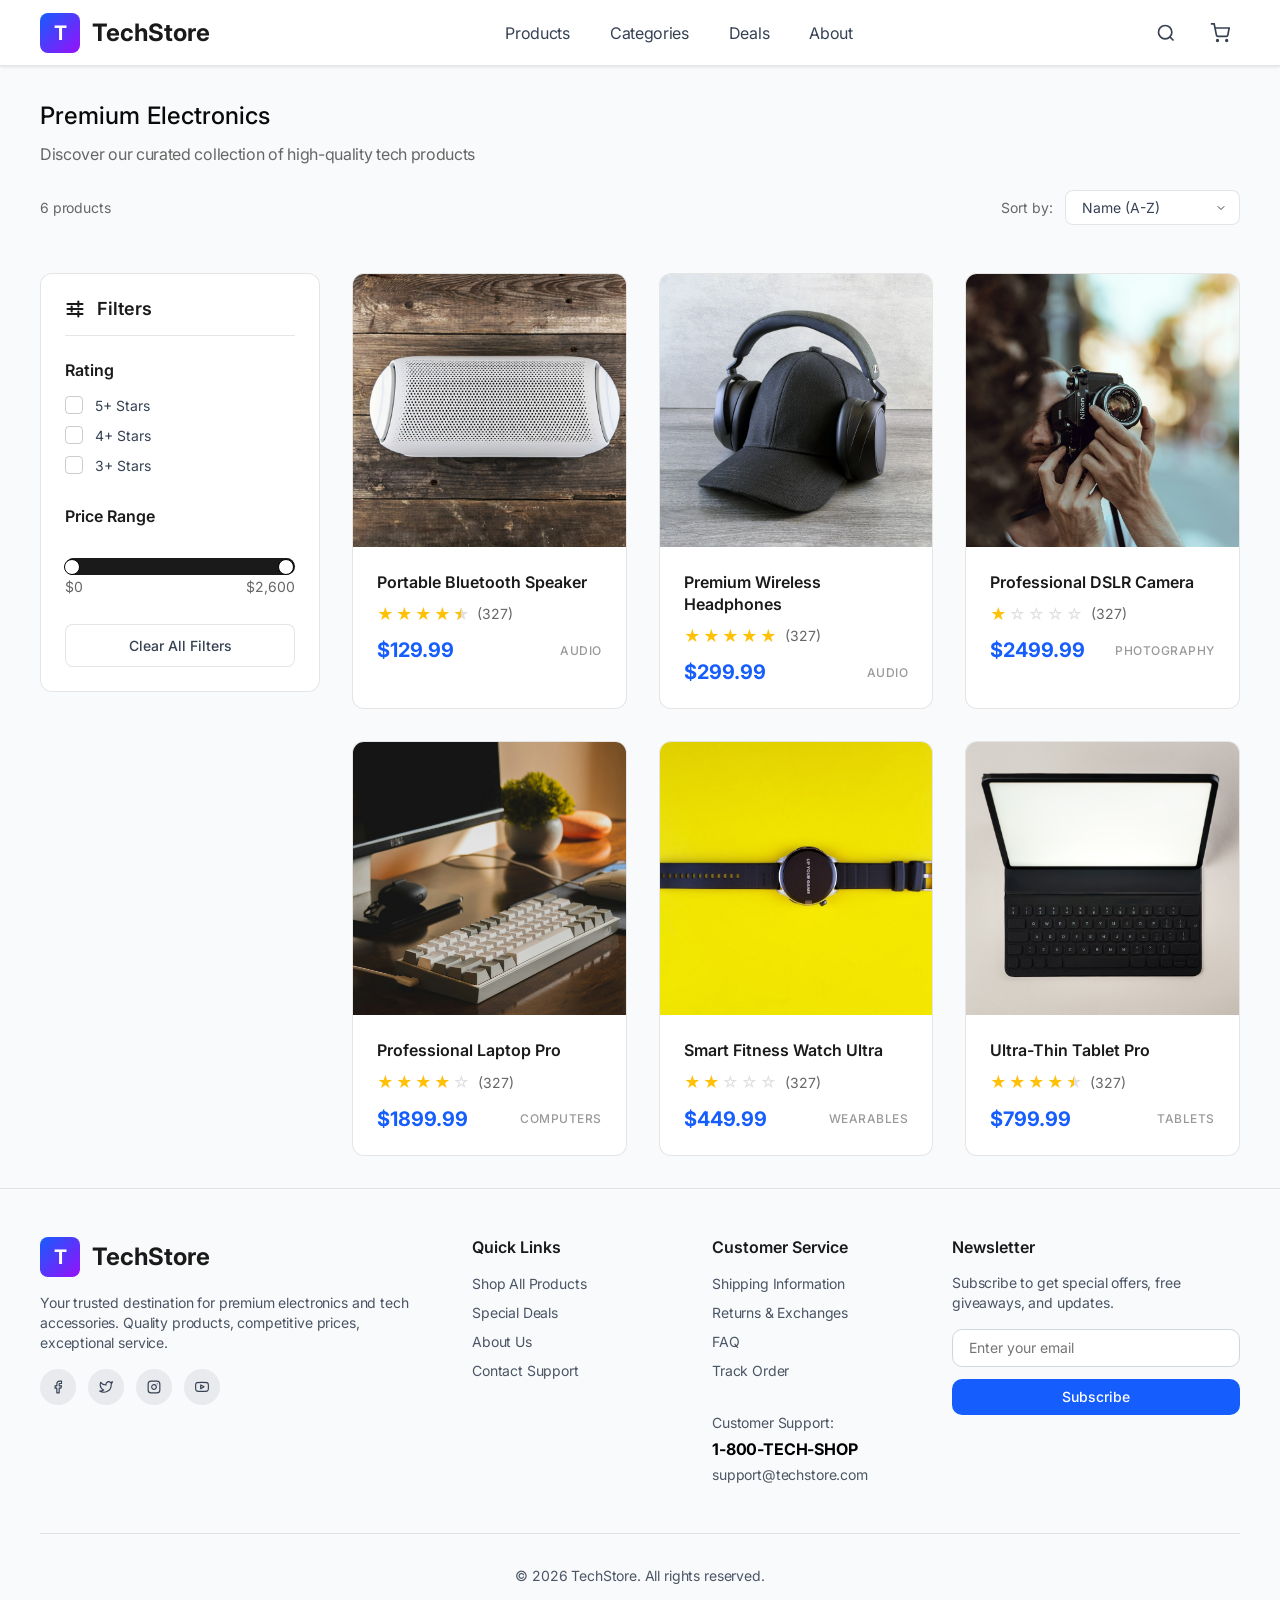
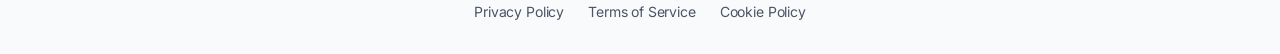
==== index.html @ 4533b70d "вынес index.html в корень проекта" ====
<!DOCTYPE html>
<html lang="ru">
<head>
    <meta charset="UTF-8">
    <meta name="viewport" content="width=device-width, initial-scale=1.0">
    <meta name="description" content="Premium Electronics - Discover our curated collection of high-quality tech products">
    <title>Catalog - TechStore</title>
    
    <link rel="preconnect" href="https://fonts.googleapis.com">
    <link rel="preconnect" href="https://fonts.gstatic.com" crossorigin>
    <link href="https://fonts.googleapis.com/css2?family=Inter:wght@400;500;600;700&display=swap" rel="stylesheet">
    
    <link rel="stylesheet" href="css/header.css">
    <link rel="stylesheet" href="css/catalog.css">
    <link rel="stylesheet" href="css/footer.css">
</head>
<body>
    <script src="../js/header.js"></script>
    
    <main class="catalog-page">
        <div class="container">
            <div class="page-header">
                <h1 class="page-title">Premium Electronics</h1>
                <p class="page-subtitle">Discover our curated collection of high-quality tech products</p>
            </div>

            <div class="catalog-info">
               <button class="mobile-filters-btn" id="mobileFiltersBtn">
                    <svg width="20" height="20" viewBox="0 0 24 24" fill="none" stroke="currentColor" stroke-width="2.5" stroke-linecap="round" stroke-linejoin="round">
                        
                        <line x1="3" y1="6" x2="21" y2="6"></line>
                        <line x1="16" y1="3" x2="16" y2="9"></line>
                        
                        <line x1="3" y1="12" x2="21" y2="12"></line>
                        <line x1="8" y1="9" x2="8" y2="15"></line>
                        
                        <line x1="3" y1="18" x2="21" y2="18"></line>
                        <line x1="16" y1="15" x2="16" y2="21"></line>
                    </svg>
                    <span>Filters</span>
                </button>
                <span class="products-count">6 products</span>
                <div class="sort-wrapper">
                    <label for="sort" class="sort-label">Sort by:</label>
                    <select id="sort" class="sort-select">
                        <option value="name-asc">Name (A-Z)</option>
                        <option value="price-asc">Price (Low to High)</option>
                        <option value="price-desc">Price (High to Low)</option>
                    </select>
                </div>
            </div>
                        
            <div class="catalog-content">
               
                <aside class="filters-sidebar" id="filtersSidebar">
                    <div class="filters-header">
                        <svg width="20" height="20" viewBox="0 0 24 24" fill="none" stroke="currentColor" stroke-width="2.5" stroke-linecap="round" stroke-linejoin="round">
                            <line x1="3" y1="6" x2="21" y2="6"></line>
                            <line x1="16" y1="3" x2="16" y2="9"></line>
                            
                            <line x1="3" y1="12" x2="21" y2="12"></line>
                            <line x1="8" y1="9" x2="8" y2="15"></line>
                            
                            <line x1="3" y1="18" x2="21" y2="18"></line>
                            <line x1="16" y1="15" x2="16" y2="21"></line>
                        </svg>
                        <span>Filters</span>
                        
                        <button class="filters-close-btn" id="filtersCloseBtn" aria-label="Close filters">
                            <svg width="24" height="24" viewBox="0 0 24 24" fill="none" stroke="currentColor" stroke-width="2">
                                <line x1="18" y1="6" x2="6" y2="18"></line>
                                <line x1="6" y1="6" x2="18" y2="18"></line>
                            </svg>
                        </button>
                    </div>
                    
                    <div class="filter-section">
                        <h3 class="filter-title">Rating</h3>
                        <div class="filter-options">
                            <label class="filter-option">
                                <input type="checkbox" name="rating" value="5">
                                <span class="checkmark"></span>
                                <span class="option-text">5+ Stars</span>
                            </label>
                            <label class="filter-option">
                                <input type="checkbox" name="rating" value="4">
                                <span class="checkmark"></span>
                                <span class="option-text">4+ Stars</span>
                            </label>
                            <label class="filter-option">
                                <input type="checkbox" name="rating" value="3">
                                <span class="checkmark"></span>
                                <span class="option-text">3+ Stars</span>
                            </label>
                        </div>
                    </div>
                    
                    <div class="filter-section">
                        <h3 class="filter-title">Price Range</h3>
                        <div class="slider-group">
                            <div class="slider-container">
                                <div class="slider-track"></div>
                                <div class="slider-range" id="sliderRange"></div>
                                <input type="range" min="0" max="2600" value="0" step="10" id="minPrice">
                                <input type="range" min="0" max="2600" value="2600" step="10" id="maxPrice">
                                <div class="price-labels">
                                    <span id="minValue">$0</span>
                                    <span id="maxValue">$2600</span>
                                </div>
                            </div>
                        </div>
                    </div>
                    
                    <button class="clear-filters-btn">Clear All Filters</button>
                </aside>
                
               
                <div class="products-grid" id="products-grid"></div>
            </div>
        </div>
    </main>
    
   
    <div class="filters-overlay" id="filtersOverlay"></div>
    
    
    <script src="../js/footer.js"></script>
    <script src="../js/filter/price-slider.js"></script>
    <script src="../js/filter/toggle.js"></script>
    <script src="../js/catalog/catalog.js"></script>
</body>
</html>
---- css/header.css ----
* {
    margin: 0;
    padding: 0;
    box-sizing: border-box;
}

body {
    font-family: 'Inter', -apple-system, BlinkMacSystemFont, 'Segoe UI', Roboto, sans-serif;
    -webkit-font-smoothing: antialiased;
    -moz-osx-font-smoothing: grayscale;
    text-rendering: optimizeLegibility;
}

.header {
    width: 100%;
    background: #FFFFFF;
    border-bottom: 1px solid rgba(0, 0, 0, 0.1);
    box-shadow: 0px 1px 3px 0px rgba(0, 0, 0, 0.1);
    position: sticky;
    top: 0;
    z-index: 100;
}

.container {
    max-width: 1440px;
    margin: 0 auto;
    padding: 0 126.5px;
}

.header-wrapper {
    display: flex;
    align-items: center;
    justify-content: space-between;
    height: 65px;
}

.logo {
    display: flex;
    align-items: center;
    gap: 0.75rem;
    text-decoration: none;
    color: #1a1a1a;
}

.logo-icon {
    width: 40px;
    height: 40px;
    background: linear-gradient(135deg, #155DFC 0%, #9810FA 100%);
    border-radius: 8px;
    display: flex;
    align-items: center;
    justify-content: center;
    flex-shrink: 0;
}

.logo-icon span {
    color: white;
    font-weight: 700;
    font-size: 1.25rem;
}

.logo-text {
    font-size: 1.5rem;
    font-weight: 700;
    white-space: nowrap;
}

.nav-list {
    display: flex;
    list-style: none;
    gap: 2.5rem;
}

.nav-link {
    font-family: 'Inter', sans-serif;
    font-size: 16px;
    font-weight: 400;
    line-height: 24px;
    letter-spacing: -0.31px;
    color: #364153;
    text-decoration: none;
    transition: color 0.3s ease;
}

.nav-link:hover {
    color: #155DFC;
}

.header-actions {
    display: flex;
    align-items: center;
    gap: 1rem;
}

.icon-btn {
    background: none;
    border: none;
    cursor: pointer;
    padding: 0.5rem;
    color: #364153;
    transition: color 0.3s ease;
    border-radius: 50%;
    transition: background-color 0.2s ease;
    display: inline-flex;
    align-items: center;
    justify-content: center;
    position: relative;
}

.icon-btn:hover {
    background-color: #f3f4f6;
}

.icon-btn svg {
    width: 20px;
    height: 20px;
}

.cart-btn {
    position: relative;
    display: inline-flex;
    align-items: center;
    justify-content: center;
    width: 40px;
    height: 40px;
}

.cart-badge {
    position: absolute;
    right: 0;
    top: 0;
    display: none;
    align-items: center !important;
    justify-content: center !important;
    min-width: 20px;
    height: 20px;
    padding: 0 4px;
    background: #155DFC;
    color: #fff;
    font-size: 11px;
    font-weight: 600;
    border-radius: 9999px;
    line-height: 1;
    pointer-events: none;
    z-index: 1;
    transform: translate(25%, -25%);
    box-sizing: border-box;
    text-align: center;
    vertical-align: middle;
    padding: 0;
    min-width: 20px;
    width: 20px;
    height: 20px;
    line-height: 20px;
}

.mobile-badge {
    position: static;
    margin-left: 6px;
    min-width: 18px;
    height: 18px;
    font-size: 10px;
    padding: 0 4px;
    vertical-align: middle;
    display: none;
}

.cart-link {
    text-decoration: none;
    color: inherit;
    display: inline-block;
}

.burger-btn {
    display: none;
    flex-direction: column;
    gap: 5px;
    background: none;
    border: none;
    cursor: pointer;
    padding: 0.5rem;
}

.burger-btn span {
    width: 24px;
    height: 2px;
    background: #364153;
    border-radius: 2px;
    transition: all 0.3s ease;
}

.mobile-menu {
    display: none;
    width: 100%;
    background: #fff;
    border-top: 1px solid rgba(0, 0, 0, 0.1);
    padding: 1rem 0;
}

.mobile-menu.active {
    display: block;
}

.mobile-nav-list {
    list-style: none;
    display: flex;
    flex-direction: column;
}

.mobile-nav-item {
    border-bottom: 1px solid rgba(0, 0, 0, 0.05);
}

.mobile-nav-link {
    font-family: 'Inter', sans-serif;
    font-size: 16px;
    font-weight: 400;
    color: #364153;
    text-decoration: none;
    padding: 1rem 1.5rem;
    display: block;
    transition: color 0.3s ease;
}

.mobile-nav-link:hover {
    color: #155DFC;
}

body.menu-open {
    overflow: hidden;
}

@media (min-width: 1440px) {
    .container {
        padding: 0 60px;
    }
}


@media (max-width: 1024px) {
    .container {
        padding: 0 40px;
    }
    
    .nav-list {
        gap: 1.5rem;
    }
    
    .nav-link {
        font-size: 15px;
    }
    
    .logo-text {
        font-size: 1.35rem;
    }
}

@media (max-width: 768px) {
    .container {
        padding: 0 20px;
    }
    
    .nav {
        display: none;
    }
    
    .burger-btn {
        display: flex;
    }
    
    .mobile-menu {
        display: none;
    }
    
    .mobile-menu.active {
        display: block;
    }
    
    .logo-text {
        font-size: 1.25rem;
    }
    
    .logo-icon {
        width: 36px;
        height: 36px;
    }
    
    .logo-icon span {
        font-size: 1.1rem;
    }
    
    .header-actions {
        gap: 0.5rem;
    }
    
    .icon-btn svg {
        width: 20px;
        height: 20px;
    }
}

@media (max-width: 375px) {
    .container {
        padding: 0 15px;
    }
    
    .logo-text {
        display: none;
    }
    
    .logo-icon {
        width: 32px;
        height: 32px;
    }
    
    .logo-icon span {
        font-size: 1rem;
    }
    
    .icon-btn svg {
        width: 18px;
        height: 18px;
    }
    
    .mobile-nav-link {
        font-size: 15px;
        padding: 0.875rem 1rem;
    }
}
---- css/catalog.css ----
.catalog-page {
    min-height: 100vh;
    padding: 2rem 0;
    background: #F9FAFB;
}

.container {
    max-width: 1620px;
    margin: 0 auto;
    padding: 0 50%; 
}

.page-header {
    margin-bottom: 1.5rem;
}

.page-title {
    font-family: 'Inter', sans-serif;
    font-weight: 500;
    font-size: 24px;
    line-height: 36px;
    letter-spacing: 0.07px;
    color: #0A0A0A;
    margin: 0 0 0.5rem 0;
    -webkit-font-smoothing: antialiased;
    -moz-osx-font-smoothing: grayscale;
}

.page-subtitle {
    font-family: 'Inter', sans-serif;
    font-weight: 400;
    font-size: 16px;
    line-height: 24px;
    letter-spacing: -0.31px;
    color: #666;
    margin: 0;
}


.catalog-info {
    display: flex;
    justify-content: space-between;
    align-items: center;
    padding-bottom: 1rem;
    margin-bottom: 2rem;
    
}

.products-count {
    font-family: 'Inter', sans-serif;
    font-weight: 400;
    font-size: 14px;
    line-height: 20px;
    letter-spacing: -0.15px;
    color: #666;
}

.sort-wrapper {
    display: flex;
    align-items: center;
    gap: 0.75rem;
}

.sort-label {
    font-family: 'Inter', sans-serif;
    font-size: 14px;
    color: #666;
}

.sort-select {
    font-family: 'Inter', sans-serif;
    font-size: 14px;
    padding: 0.5rem 2rem 0.5rem 1rem;
    border: 1px solid rgba(0, 0, 0, 0.1);
    border-radius: 8px;
    background: #fff;
    color: #364153;
    cursor: pointer;
    outline: none;
    transition: border-color 0.3s ease;
    appearance: none;
    background-image: url("data:image/svg+xml,%3Csvg xmlns='http://www.w3.org/2000/svg' width='12' height='12' viewBox='0 0 24 24' fill='none' stroke='%23364153' stroke-width='2' stroke-linecap='round' stroke-linejoin='round'%3E%3Cpolyline points='6 9 12 15 18 9'%3E%3C/polyline%3E%3C/svg%3E");
    background-repeat: no-repeat;
    background-position: right 0.75rem center;
}

.sort-select:hover,
.sort-select:focus {
    border-color: #155DFC;
}


.catalog-content {
    display: grid;
    grid-template-columns: 280px 1fr; 
    gap: 2rem;
    align-items: start;
    position: relative;
}


.filters-sidebar {
    background: #fff;
    border: 1px solid rgba(0, 0, 0, 0.1);
    border-radius: 12px;
    padding: 1.5rem;
    height: fit-content;
    position: sticky;
    top: 80px;
    align-self: start;
    overflow: visible;
    z-index: 10;
}

.filters-header {
    display: flex;
    align-items: center;
    gap: 0.75rem;
    margin-bottom: 1.5rem;
    padding-bottom: 1rem;
    border-bottom: 1px solid rgba(0, 0, 0, 0.1);
}

.filters-header svg {
    color: #1a1a1a;
}

.filters-header span {
    font-family: 'Inter', sans-serif;
    font-size: 18px;
    font-weight: 600;
    color: #1a1a1a;
}


.filters-close-btn {
    display: none;
    margin-left: auto;
    background: none;
    border: none;
    cursor: pointer;
    padding: 0.5rem;
    color: #666;
    transition: color 0.3s ease;
}

.filters-close-btn:hover {
    color: #1a1a1a;
}


.filter-section {
    margin-bottom: 2rem;
}

.filter-title {
    font-family: 'Inter', sans-serif;
    font-size: 16px;
    font-weight: 600;
    color: #1a1a1a;
    margin: 0 0 1rem 0;
}

.filter-options {
    display: flex;
    flex-direction: column;
    gap: 0.75rem;
}

.filter-option {
    display: flex;
    align-items: center;
    gap: 0.75rem;
    cursor: pointer;
}

.filter-option input[type="checkbox"] {
    display: none;
}

.checkmark {
    position: relative;
    width: 18px;
    height: 18px;
    border: 1px solid rgba(0, 0, 0, 0.2);
    border-radius: 4px;
    flex-shrink: 0;
    transition: all 0.3s ease;
}

.filter-option input[type="checkbox"]:checked + .checkmark {
    background: #000000;
    border-color: #00000000;
}

.filter-option input[type="checkbox"]:checked + .checkmark::after {
    content: '';
    position: absolute;
    left: 5px;
    top: 2px;
    width: 4px;
    height: 8px;
    border: solid white;
    border-width: 0 2px 2px 0;
    transform: rotate(45deg);
}

.option-text {
    font-family: 'Inter', sans-serif;
    font-size: 14px;
    color: #364153;
}

.clear-filters-btn {
    width: 100%;
    padding: 0.75rem 1rem;
    border: 1px solid rgba(0, 0, 0, 0.1);
    border-radius: 8px;
    background: #fff;
    font-family: 'Inter', sans-serif;
    font-size: 14px;
    font-weight: 500;
    color: #364153;
    cursor: pointer;
    transition: all 0.3s ease;
}

.clear-filters-btn:hover {
    background: #F9FAFB;
    border-color: rgba(0, 0, 0, 0.2);
}


.slider-group {
    width: 100%;
}

.slider-container {
    position: relative;
    width: 100%;
    height: 50px;
}

.slider-track {
    position: absolute;
    width: 100%;
    height: 17px;
    background: #cccccc;
    border-radius: 10px;
    top: 16px;
    z-index: 1;
}

.slider-range {
    position: absolute;
    height: 17px;
    background: #1a1a1a;
    border-radius: 10px;
    top: 16px;
    z-index: 2;
    transition: none;
}

.slider-container input {
    position: absolute;
    width: 100%;
    pointer-events: none;
    appearance: none;
    background: none;
    top: 0;
    left: -1px;
    height: 50px;
    z-index: 3;
}

.slider-container input::-webkit-slider-thumb {
    pointer-events: auto;
    appearance: none;
    width: 16px;
    height: 16px;
    background: white;
    border-radius: 50%;
    border: 1px solid black;
    cursor: pointer;
    transition: none;
}

.slider-container input::-webkit-slider-thumb:hover {
    background: white;
    box-shadow: 0 0 0 6px rgba(35, 35, 35, 0.14);
}

.slider-container input::-moz-range-thumb {
    pointer-events: auto;
    appearance: none;
    width: 16px;
    height: 16px;
    background: white;
    border-radius: 50%;
    border: 1px solid black;
    cursor: pointer;
    transition: none;
}

.price-labels {
    position: absolute;
    top: 36px;
    left: 0;
    width: 100%;
    display: flex;
    justify-content: space-between;
    font-family: 'Inter', sans-serif;
    font-size: 14px;
    color: #666;
}


.mobile-filters-btn {
    display: none; 
    align-items: center;
    gap: 0.5rem;
    padding: 0.75rem 1.25rem;
    background: #fff;
    border: 1px solid rgba(0, 0, 0, 0.1);
    border-radius: 8px;
    font-family: 'Inter', sans-serif;
    font-size: 14px;
    font-weight: 500;
    color: #364153;
    cursor: pointer;
    transition: all 0.3s ease;
    width: fit-content;
}

.mobile-filters-btn:hover {
    background: #F9FAFB;
}

.filters-overlay {
    position: fixed;
    top: 0;
    left: 0;
    width: 100%;
    height: 100%;
    background: rgba(0, 0, 0, 0.5);
    z-index: 999;
    opacity: 0;
    visibility: hidden;
    transition: all 0.3s ease;
}

.filters-overlay.active {
    opacity: 1;
    visibility: visible;
}


.products-grid {
    display: grid;
    grid-template-columns: repeat(3, 1fr); 
    gap: 2rem;
}

.product-card {
    background: #fff;
    border: 1px solid rgba(0, 0, 0, 0.1);
    border-radius: 12px;
    overflow: hidden; 
    transition: box-shadow 0.3s ease; 
    cursor: pointer;
    min-width: 0;
    width: 100%;
}

.product-card:hover {
    box-shadow: 0 8px 24px rgba(0, 0, 0, 0.12);
}

.product-image-wrapper {
    position: relative;
    width: 100%;
    padding-top: 100%;
    overflow: hidden; 
    background: #f5f5f5;
}


.product-image {
    position: absolute;
    top: 0;
    left: 0;
    width: 100%;
    height: 100%;
    object-fit: cover;
    transition: transform 0.5s ease; 
}


.product-card:hover .product-image {
    transform: scale(1.1); 
}

.product-badge {
    position: absolute;
    top: 12px;
    left: 12px;
    background: #155DFC;
    color: #fff;
    padding: 4px 12px;
    border-radius: 6px;
    font-size: 12px;
    font-weight: 500;
    font-family: 'Inter', sans-serif;
}

.product-info {
    padding: 1.5rem;
}

.product-title {
    font-family: 'Inter', sans-serif;
    font-size: 16px;
    font-weight: 600;
    color: #1a1a1a;
    margin: 0 0 0.75rem 0;
    line-height: 1.4;
}

.product-rating {
    display: flex;
    align-items: center;
    gap: 0.5rem;
    margin-bottom: 1rem;
}

.stars-wrapper {
    display: inline-flex;
    align-items: center;
    gap: 2px;
}

.star {
    position: relative;
    display: inline-block;
    font-size: 16px;
    line-height: 1;
}

.star.full { color: #FFC107; }
.star.empty { color: #E0E0E0; }

.star.half {
    width: 16px;
    height: 16px;
    overflow: hidden;
}

.star.half .star-empty {
    position: absolute;
    color: #E0E0E0;
    z-index: 1;
}

.star.half .star-fill {
    position: absolute;
    color: #FFC107;
    width: 50%;
    overflow: hidden;
    z-index: 2;
}

.rating-count {
    font-family: 'Inter', sans-serif;
    font-size: 14px;
    color: #666;
}

.product-footer {
    display: flex;
    justify-content: space-between;
    align-items: center;
}

.product-price {
    font-family: 'Inter', sans-serif;
    font-size: 20px;
    font-weight: 700;
    color: #155DFC;
}

.product-category {
    font-family: 'Inter', sans-serif;
    font-size: 12px;
    font-weight: 500;
    color: #999;
    text-transform: uppercase;
    letter-spacing: 0.5px;
}




@media (min-width: 1440px) {
    .container {
        padding: 0 60px;
    }
}

@media (max-width: 1439px) {
    .container {
        padding: 0 40px;
    }
}


@media (max-width: 1024px) {
    .catalog-info {
        flex-wrap: wrap;
        gap: 1rem;
    }
    
    
    .mobile-filters-btn {
        display: flex;
    }
    
    
    .filters-close-btn {
        display: none;
    }
    
    
    .filters-sidebar {
        position: fixed;
        top: 0;
        left: -100%;
        width: 320px;
        max-width: 90%;
        height: 100vh;
        z-index: 1000;
        overflow-y: auto;
        transition: left 0.3s ease;
        box-shadow: 2px 0 20px rgba(0, 0, 0, 0.15);
        background: #fff;
        padding-top: 1rem;
    }
    
    .filters-sidebar.active {
        left: 0;
    }
    
 
    .filters-sidebar.active .filters-close-btn {
        display: block;
    }
    
    
    .catalog-content {
        grid-template-columns: 1fr;
    }
    
    .products-grid {
        grid-template-columns: repeat(2, 1fr); 
        gap: 1.5rem;
    }
    
  
    body.filters-open {
        overflow: hidden;
    }
}


@media (max-width: 768px) {
    .container {
        padding: 0 24px;
    }
    
    .page-title {
        font-size: 20px;
        line-height: 28px;
    }
    
    .page-subtitle {
        font-size: 14px;
        line-height: 20px;
    }
    
    .products-grid {
        grid-template-columns: 1fr; 
        gap: 1rem;
    }
    
    .product-title {
        font-size: 15px;
    }
    
    .product-price {
        font-size: 18px;
    }
}


@media (max-width: 375px) {
    .container {
        padding: 0 16px;
    }
    
    .catalog-page {
        padding: 1.5rem 0;
    }
    
    .page-header {
        margin-bottom: 1rem;
    }
    
    .page-title {
        font-size: 18px;
        line-height: 24px;
        letter-spacing: 0.05px;
    }
    
    .page-subtitle {
        font-size: 13px;
        line-height: 18px;
        letter-spacing: -0.25px;
    }
    
    .products-count,
    .sort-label,
    .sort-select {
        font-size: 13px;
    }
    
    .sort-select {
        padding: 0.5rem 1.75rem 0.5rem 0.75rem;
        max-width: 160px;
    }
    
    .filters-sidebar {
        width: 100%;
        max-width: 100%;
    }
}
---- css/footer.css ----
.footer {
    background: #F9FAFB;
    border-top: 1px solid rgba(0, 0, 0, 0.1);
    padding: 3rem 0 2rem;
}



.footer-content {
    display: grid;
    grid-template-columns: 2fr 1fr 1fr 1.5fr;
    gap: 3rem;
    margin-bottom: 3rem;
}

.footer-column {
    display: flex;
    flex-direction: column;
    gap: 1rem;
}

.footer-logo {
    display: flex;
    align-items: center;
    gap: 0.75rem;
    text-decoration: none;
    color: #1a1a1a;
}

.logo-icon {
    width: 40px;
    height: 40px;
    background: linear-gradient(135deg, #155DFC 0%, #9810FA 100%);
    border-radius: 8px;
    display: flex;
    align-items: center;
    justify-content: center;
}

.logo-icon span {
    color: white;
    font-weight: 700;
    font-size: 1.25rem;
}

.logo-text {
    font-size: 1.5rem;
    font-weight: 700;
}

.footer-description {
    font-family: 'Inter', sans-serif;
    font-weight: 400;
    font-size: 14px;
    line-height: 20px;
    letter-spacing: -0.15px;
    color: #4A5565;
    margin: 0;
}

.social-links {
    display: flex;
    gap: 0.75rem;
}

.social-link {
    width: 36px;
    height: 36px;
    border-radius: 50%;
    background: #E8EAED;  
    display: flex;
    align-items: center;
    justify-content: center;
    color: #364153;        
    transition: all 0.3s ease;
}

.social-link svg {
    width: 14px;
    height: 14px;
    stroke-width: 2;
}

.social-link:hover {
    background: #155DFC;
    color: #fff;
}

.social-link:hover svg {
    stroke: #fff;
}
.footer-title {
    font-size: 16px;
    font-weight: 600;
    color: #1a1a1a;
    margin: 0;
}

.footer-links {
    list-style: none;
    display: flex;
    flex-direction: column;
    gap: 0.5rem;
}

.footer-link {
    font-family: 'Inter', sans-serif;
    font-weight: 400;
    font-size: 14px;
    line-height: 20px;
    letter-spacing: -0.15px;
    color: #4A5565;
    text-decoration: none;
    transition: color 0.3s ease;
}

.footer-link:hover {
    color: #155DFC;
}

.footer-contact {
    margin-top: 1rem;
}

.footer-contact p {
    font-family: 'Inter', sans-serif;
    font-weight: 400;
    font-size: 14px;
    line-height: 20px;
    letter-spacing: -0.15px;
    color: #4A5565;
    margin: 0;
}

.footer-contact .footer-phone {
    font-family: 'Inter', sans-serif;
    font-weight: 700 !important;
    font-size: 16px;
    line-height: 24px;
    color: #000000 !important;
    margin: 0.25rem 0 !important;
}



.footer-email {
    font-family: 'Inter', sans-serif;
    font-weight: 400;
    font-size: 14px;
    color: #4A5565;
}

.footer-newsletter-text {
    font-family: 'Inter', sans-serif;
    font-weight: 400;
    font-size: 14px;
    line-height: 20px;
    letter-spacing: -0.15px;
    color: #4A5565;
    margin: 0;
}

.newsletter-form {
    display: flex;
    flex-direction: column;
    gap: 0.75rem;
}

.newsletter-input {
    width: 100%;
    height: 38px;
    padding: 8px 16px;
    border: 1px solid #D1D5DC;
    border-radius: 10px;
    font-size: 14px;
    font-family: 'Inter', sans-serif;
    outline: none;
    transition: border-color 0.3s ease;
}

.newsletter-input:focus {
    border-color: #155DFC;
}

.newsletter-btn {
    width: 100%;
    height: 36px;
    background: #155DFC;
    color: #fff;
    border: none;
    border-radius: 10px;
    font-size: 14px;
    font-weight: 500;
    font-family: 'Inter', sans-serif;
    cursor: pointer;
    transition: background 0.3s ease;
}

.newsletter-btn:hover {
    background: #0d4ddb;
}

.footer-bottom {
    display: flex;
    flex-direction: column;  
    align-items: center;     
    gap: 1rem;               
    padding-top: 2rem;
    border-top: 1px solid rgba(0, 0, 0, 0.1);
    text-align: center;     
}


.copyright {
    font-family: 'Inter', sans-serif;
    font-weight: 400;
    font-size: 14px;
    line-height: 20px;
    letter-spacing: -0.15px;
    color: #4A5565;
    margin: 0;
}

.footer-policies {
    display: flex;
    gap: 1.5rem;
    flex-wrap: wrap;         
    justify-content: center; 
}

.footer-policy-link {
    font-family: 'Inter', sans-serif;
    font-weight: 400;
    font-size: 14px;
    line-height: 20px;
    letter-spacing: -0.15px;
    color: #4A5565;
    text-decoration: none;
    transition: color 0.3s ease;
}

.footer-policy-link:hover {
    color: #155DFC;
}

@media (max-width: 1440px) {
    .container {
        padding: 0 40px;
    }
}

@media (max-width: 1024px) {
    .container {
        padding: 0 40px;
    }
    
    .footer-content {
        grid-template-columns: 1fr 1fr;
    }
}

@media (max-width: 768px) {
    .container {
        padding: 0 50px;
    }
    
    .footer-content {
        grid-template-columns: 1fr;
        gap: 2rem;
    }
    
    .footer-bottom {
        flex-direction: column;
        gap: 1rem;
        text-align: center;
    }
    
    .footer-policies {
        flex-wrap: wrap;
        justify-content: center;
    }
}

@media (max-width: 375px) {
    .container {
        padding: 0 45px;
    }
    
    .logo-text {
        font-size: 1.25rem;
    }
}
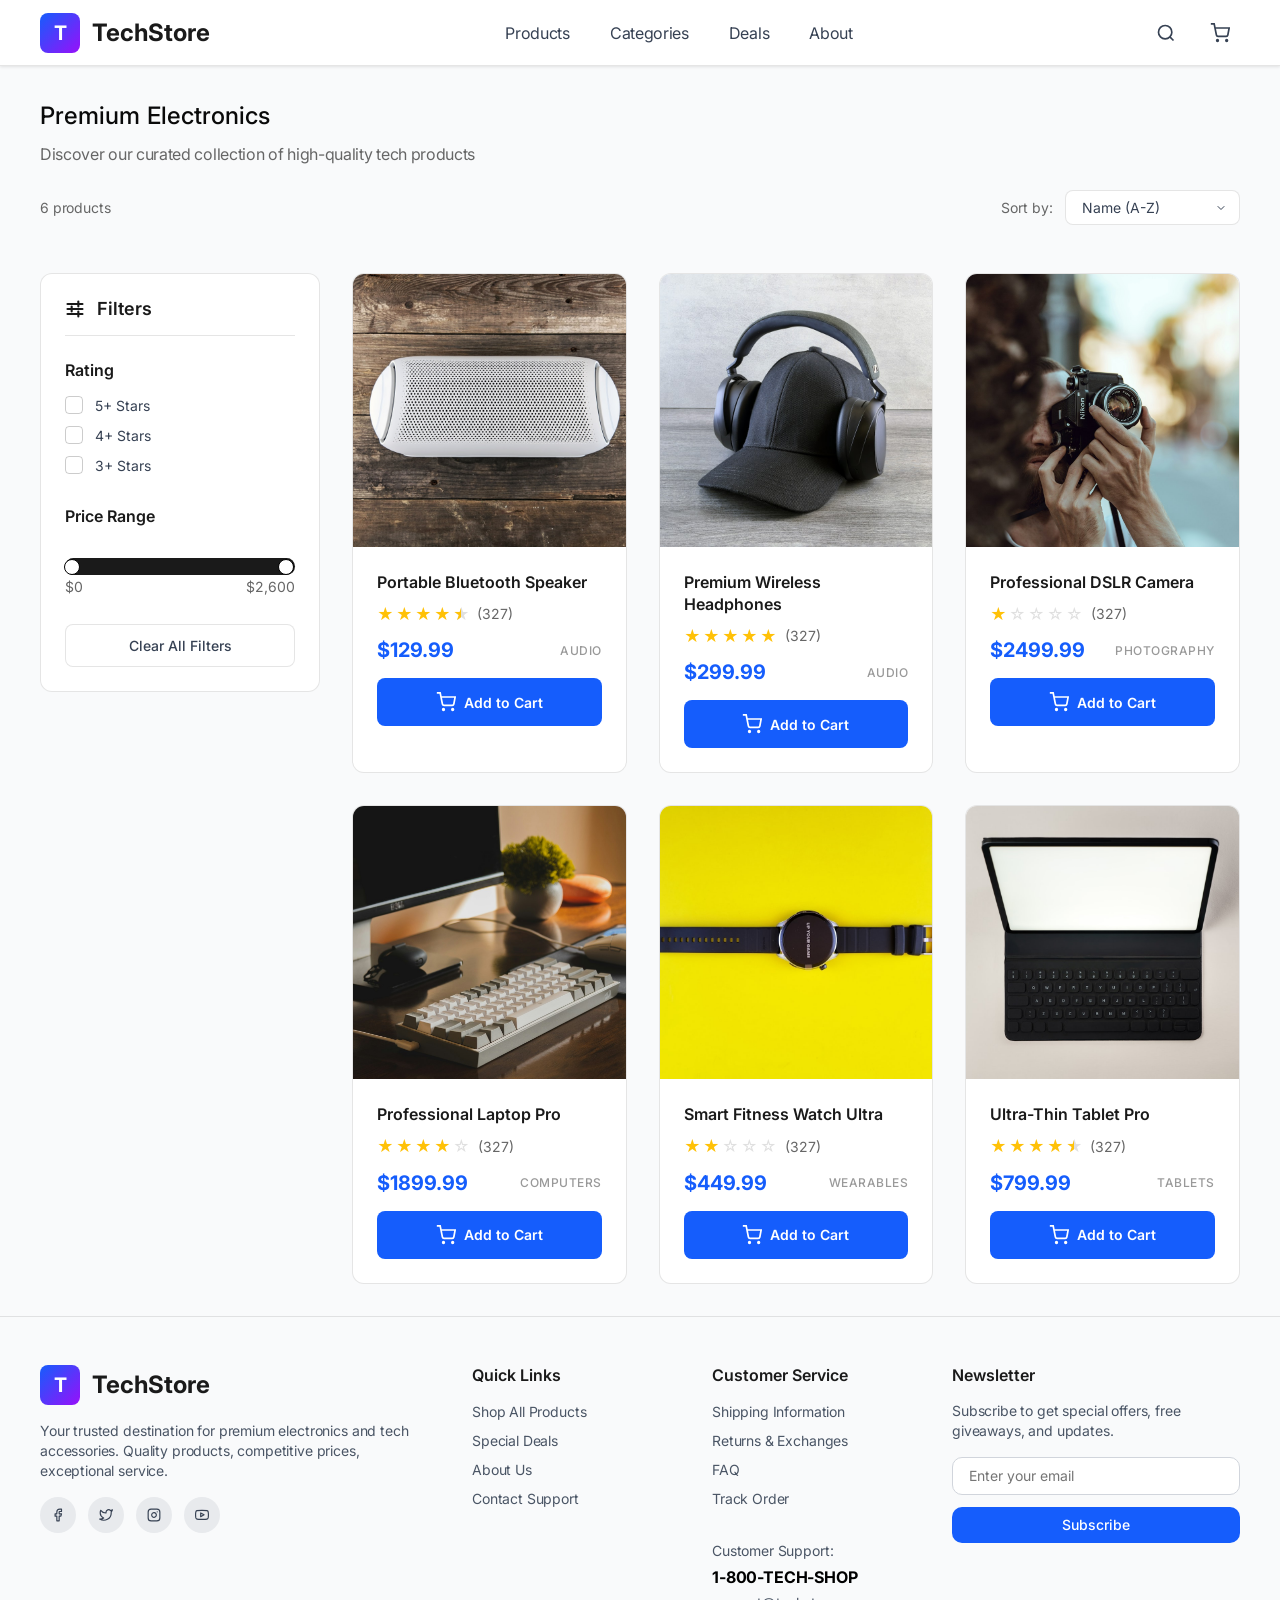
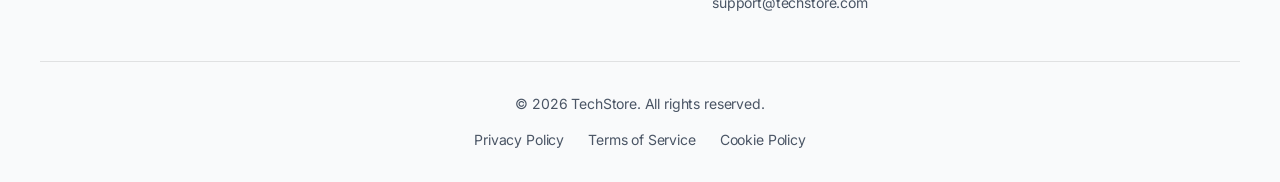
==== commit 1d7ed285: "добавил сортировку  z- a" ====
--- a/index.html
+++ b/index.html
@@ -44,6 +44,7 @@
                     <label for="sort" class="sort-label">Sort by:</label>
                     <select id="sort" class="sort-select">
                         <option value="name-asc">Name (A-Z)</option>
+                        <option value="name-desc">Name (Z-A)</option> 
                         <option value="price-asc">Price (Low to High)</option>
                         <option value="price-desc">Price (High to Low)</option>
                     </select>
--- a/css/catalog.css
+++ b/css/catalog.css
@@ -641,4 +641,59 @@
         width: 100%;
         max-width: 100%;
     }
+}
+
+
+
+
+.add-to-cart-btn {
+    display: flex;
+    align-items: center;
+    justify-content: center;
+    gap: 0.5rem;
+    width: 100%;
+    padding: 0.875rem 1.5rem;
+    margin-top: 1rem;
+    background: #155DFC;
+    border: none;
+    border-radius: 8px;
+    color: #fff;
+    font-family: 'Inter', sans-serif;
+    font-size: 14px;
+    font-weight: 600;
+    cursor: pointer;
+    transition: all 0.3s ease;
+}
+
+.add-to-cart-btn:hover {
+    background: #0d4ddb;
+    transform: translateY(-2px);
+    box-shadow: 0 4px 12px rgba(21, 93, 252, 0.3);
+}
+
+.add-to-cart-btn:active {
+    transform: translateY(0);
+}
+
+.add-to-cart-btn.added {
+    background: #10B981;
+}
+
+.add-to-cart-btn.added:hover {
+    background: #059669;
+}
+
+.add-to-cart-btn svg {
+    flex-shrink: 0;
+}
+
+
+.product-info {
+    padding: 1.5rem;
+    display: flex;
+    flex-direction: column;
+}
+
+.product-footer {
+    margin-bottom: 0;
 }
